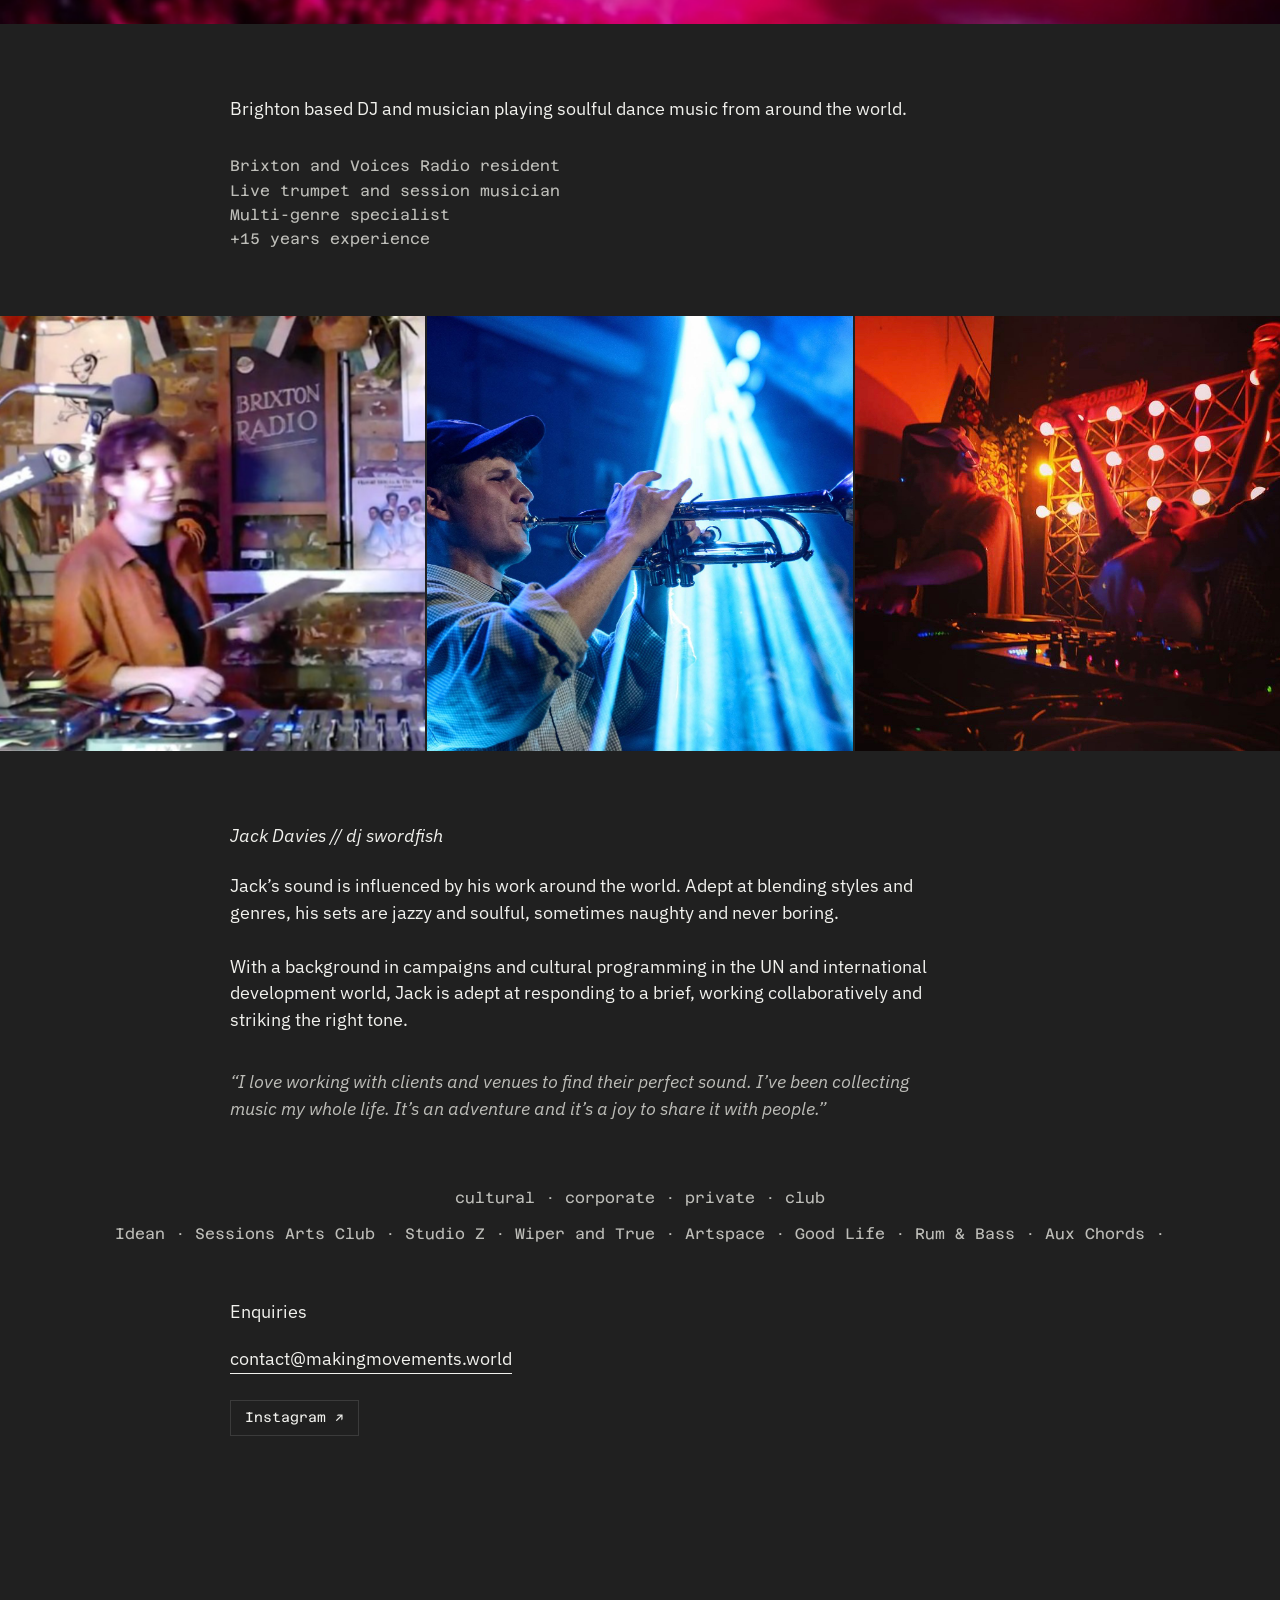
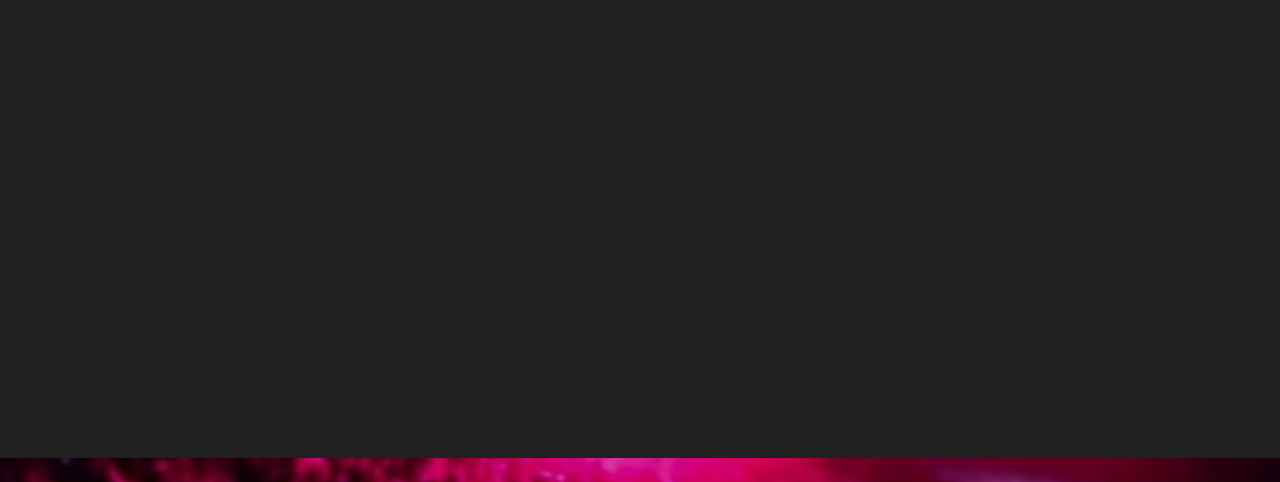
==== dj.swordfish/index.html @ add065e0 "Update index.html" ====
<!DOCTYPE html>
<html lang="en">
<head>
  <meta charset="UTF-8">
  <meta name="viewport" content="width=device-width, initial-scale=1.0">

  <title>dj swordfish</title>
  <meta name="description" content="dj swordfish — Brighton based DJ and musician playing soulful dance music from around the world.">

  <link rel="preconnect" href="https://fonts.googleapis.com">
  <link rel="preconnect" href="https://fonts.gstatic.com" crossorigin>
  <link href="https://fonts.googleapis.com/css2?family=Azeret+Mono:wght@400;500&family=IBM+Plex+Sans:ital,wght@0,400;0,500;1,400&display=swap" rel="stylesheet">

  <style>

    :root {
      --bg: #202020;
      --text: #f1f1ed;
      --muted: #bdbdb8;
      --line: #3b3b3b;
      --content: 820px;
    }

    * {
      box-sizing: border-box;
    }

    body {
      margin: 0;
      background: var(--bg);
      color: var(--text);
      font-family: "IBM Plex Sans", Arial, sans-serif;
      font-size: 18px;
      line-height: 1.5;
    }

    img {
      display: block;
      max-width: 100%;
    }


    /* TOP + BOTTOM BANNERS */

    .hero {
      width: 100%;
      height: 1.6vw;
      min-height: 24px;
      max-height: 40px;
      overflow: hidden;
    }

    .hero img {
      width: 100%;
      height: 100%;
      object-fit: cover;
      object-position: center;
    }


    /* CONTENT */

    main {
      width: min(calc(100% - 40px), var(--content));
      margin: 0 auto;
    }


    /* INTRO */

    .intro {
      padding: 72px 0 24px;
      max-width: 720px;
    }

    .intro-line {
      margin: 0 0 32px;
      font-family: "IBM Plex Sans", Arial, sans-serif;
      font-size: 1.1rem;
      line-height: 1.5;
      font-weight: 400;
      color: var(--text);
    }


    /* CREDENTIALS */

    .credentials {
      margin: 0;
      padding: 0 0 40px;
      font-family: "Azeret Mono", monospace;
      font-size: 0.95rem;
      line-height: 1.6;
      font-weight: 400;
      color: var(--muted);
    }


    /* IMAGE STRIP */

    .image-strip {
      width: 100vw;
      margin-left: calc(50% - 50vw);
      display: grid;
      grid-template-columns: repeat(3, 1fr);
      gap: 2px;
    }

    .image-strip img {
      width: 100%;
      height: 34vw;
      max-height: 520px;
      min-height: 260px;
      object-fit: cover;
    }


    /* NAME */

    .bio {
      padding: 72px 0 24px;
      max-width: 720px;
      font-family: "IBM Plex Sans", Arial, sans-serif;
      font-size: 1.1rem;
      line-height: 1.5;
      font-weight: 400;
      color: var(--text);
    }


    /* INTRODUCTORY BIO */

    .intro-bio {
      padding: 0 0 36px;
      max-width: 720px;
      font-family: "IBM Plex Sans", Arial, sans-serif;
      font-size: 1.1rem;
      line-height: 1.5;
      font-weight: 400;
      color: var(--text);
    }

    .intro-bio p {
      margin: 0 0 28px;
    }

    .intro-bio p:last-child {
      margin-bottom: 0;
    }


    /* QUOTE */

    .quote {
      padding: 0 0 64px;
      max-width: 720px;
      font-family: "IBM Plex Sans", Arial, sans-serif;
      font-size: 1.1rem;
      line-height: 1.5;
      font-weight: 400;
      font-style: italic;
      color: var(--muted);
    }


    /* CLIENTS + EVENT TYPES */

    .client-info {
      width: 100vw;
      margin-left: calc(50% - 50vw);
      text-align: center;
      font-family: "Azeret Mono", monospace;
      font-size: 0.95rem;
      line-height: 1.6;
      font-weight: 400;
      color: var(--muted);
    }

    .event-types {
      padding: 0 20px 12px;
      white-space: nowrap;
      overflow: hidden;
    }

    .clients {
      padding: 0 20px 52px;
      white-space: nowrap;
      overflow: hidden;
    }


    /* ENQUIRIES */

    .enquiries {
      padding: 0 0 72px;
    }

    .enquiries-title {
      margin: 0 0 20px;
      font-family: "IBM Plex Sans", Arial, sans-serif;
      font-size: 1.1rem;
      line-height: 1.5;
      font-weight: 400;
      color: var(--text);
    }

    .email {
      color: var(--text);
      text-decoration: none;
      font-family: "IBM Plex Sans", Arial, sans-serif;
      font-size: 1.1rem;
      line-height: 1.5;
      font-weight: 400;
      border-bottom: 1px solid var(--text);
      padding-bottom: 3px;
    }

    .email:hover {
      opacity: 0.65;
    }


    /* INSTAGRAM */

    .instagram {
      display: inline-block;
      margin-top: 28px;
      color: var(--text);
      text-decoration: none;
      font-family: "Azeret Mono", monospace;
      font-size: 0.85rem;
      line-height: 1;
      border: 1px solid var(--line);
      padding: 10px 14px;
    }

    .instagram:hover {
      opacity: 0.65;
    }


    /* SOUNDCLOUD */

    .listen {
      padding: 0 0 100px;
    }

    .soundcloud {
      width: 100%;
      min-height: 450px;
      border: 0;
      display: block;
    }


    /* MOBILE */

    @media (max-width: 700px) {

      body {
        font-size: 16px;
      }

      main {
        width: min(calc(100% - 28px), var(--content));
      }

      .hero {
        height: 1.8vw;
        min-height: 18px;
        max-height: 28px;
      }

      .intro {
        padding: 52px 0 20px;
      }

      .intro-line {
        font-size: 1.05rem;
        line-height: 1.5;
        margin-bottom: 28px;
      }

      .credentials {
        padding-bottom: 40px;
        font-size: 0.88rem;
        line-height: 1.6;
      }

      .image-strip {
        grid-template-columns: 1fr 1fr 1fr;
        gap: 1px;
      }

      .image-strip img {
        height: 52vw;
        min-height: 190px;
      }

      .bio {
        padding: 52px 0 20px;
        font-size: 1.05rem;
      }

      .intro-bio {
        padding-bottom: 30px;
        font-size: 1.05rem;
      }

      .quote {
        padding-bottom: 46px;
        font-size: 1.05rem;
        line-height: 1.5;
      }

      .client-info {
        font-size: 0.78rem;
      }

      .event-types {
        padding: 0 14px 10px;
      }

      .clients {
        padding: 0 14px 42px;
      }

      .enquiries {
        padding-bottom: 56px;
      }

      .enquiries-title,
      .email {
        font-size: 1.05rem;
      }

      .instagram {
        font-size: 0.75rem;
      }

      .listen {
        padding-bottom: 70px;
      }

      .soundcloud {
        min-height: 450px;
      }
    }

  </style>
</head>


<body>


  <!-- TOP BANNER -->

  <header class="hero">
    <img src="hero.jpg" alt="dj swordfish performing">
  </header>


  <main>


    <!-- INTRO -->

    <section class="intro">

      <p class="intro-line">
        Brighton based DJ and musician playing soulful dance music from around the world.
      </p>

      <p class="credentials">
        Brixton and Voices Radio resident<br>
        Live trumpet and session musician<br>
        Multi-genre specialist<br>
        +15 years experience
      </p>

    </section>


  </main>


  <!-- IMAGES -->

  <div class="image-strip">

    <img src="radio.jpg" alt="dj swordfish at Brixton Radio">

    <img src="trumpet.jpg" alt="dj swordfish playing trumpet">

    <img src="dj-red.jpg" alt="dj swordfish performing">

  </div>


  <main>


    <!-- NAME -->

    <div class="bio">
      <em>Jack Davies // dj swordfish</em>
    </div>


    <!-- BIO -->

    <div class="intro-bio">

      <p>
        Jack’s sound is influenced by his work around the world. Adept at blending styles and genres, his sets are jazzy and soulful, sometimes naughty and never boring.
      </p>

      <p>
        With a background in campaigns and cultural programming in the UN and international development world, Jack is adept at responding to a brief, working collaboratively and striking the right tone.
      </p>

    </div>


    <!-- QUOTE -->

    <div class="quote">
      “I love working with clients and venues to find their perfect sound. I’ve been collecting music my whole life. It’s an adventure and it’s a joy to share it with people.”
    </div>


  </main>


  <!-- EVENT TYPES + CLIENTS -->

  <div class="client-info">

    <div class="event-types">
      cultural · corporate · private · club
    </div>

    <div class="clients">
      Idean · Sessions Arts Club · Studio Z · Wiper and True · Artspace · Good Life · Rum &amp; Bass · Aux Chords ·
    </div>

  </div>


  <main>


    <!-- ENQUIRIES -->

    <section class="enquiries">

      <p class="enquiries-title">
        Enquiries
      </p>

      <a
        class="email"
        href="mailto:contact@makingmovements.world">
        contact@makingmovements.world
      </a>

      <br>

      <a
        class="instagram"
        href="https://www.instagram.com/dj.swordfish/"
        target="_blank"
        rel="noopener noreferrer">
        Instagram ↗
      </a>

    </section>


    <!-- SOUNDCLOUD -->

    <section class="listen">

      <iframe
        class="soundcloud"
        scrolling="no"
        frameborder="no"
        allow="autoplay"
        title="dj swordfish mixes on SoundCloud"
        src="https://w.soundcloud.com/player/?url=https%3A//soundcloud.com/dj-swordfish/sets/mixes&amp;color=%23f1f1ed&amp;auto_play=false&amp;hide_related=true&amp;show_comments=false&amp;show_user=true&amp;show_reposts=false&amp;show_teaser=false">
      </iframe>

    </section>


  </main>


  <!-- BOTTOM BANNER -->

  <footer class="hero">
    <img src="hero.jpg" alt="">
  </footer>


</body>
</html>
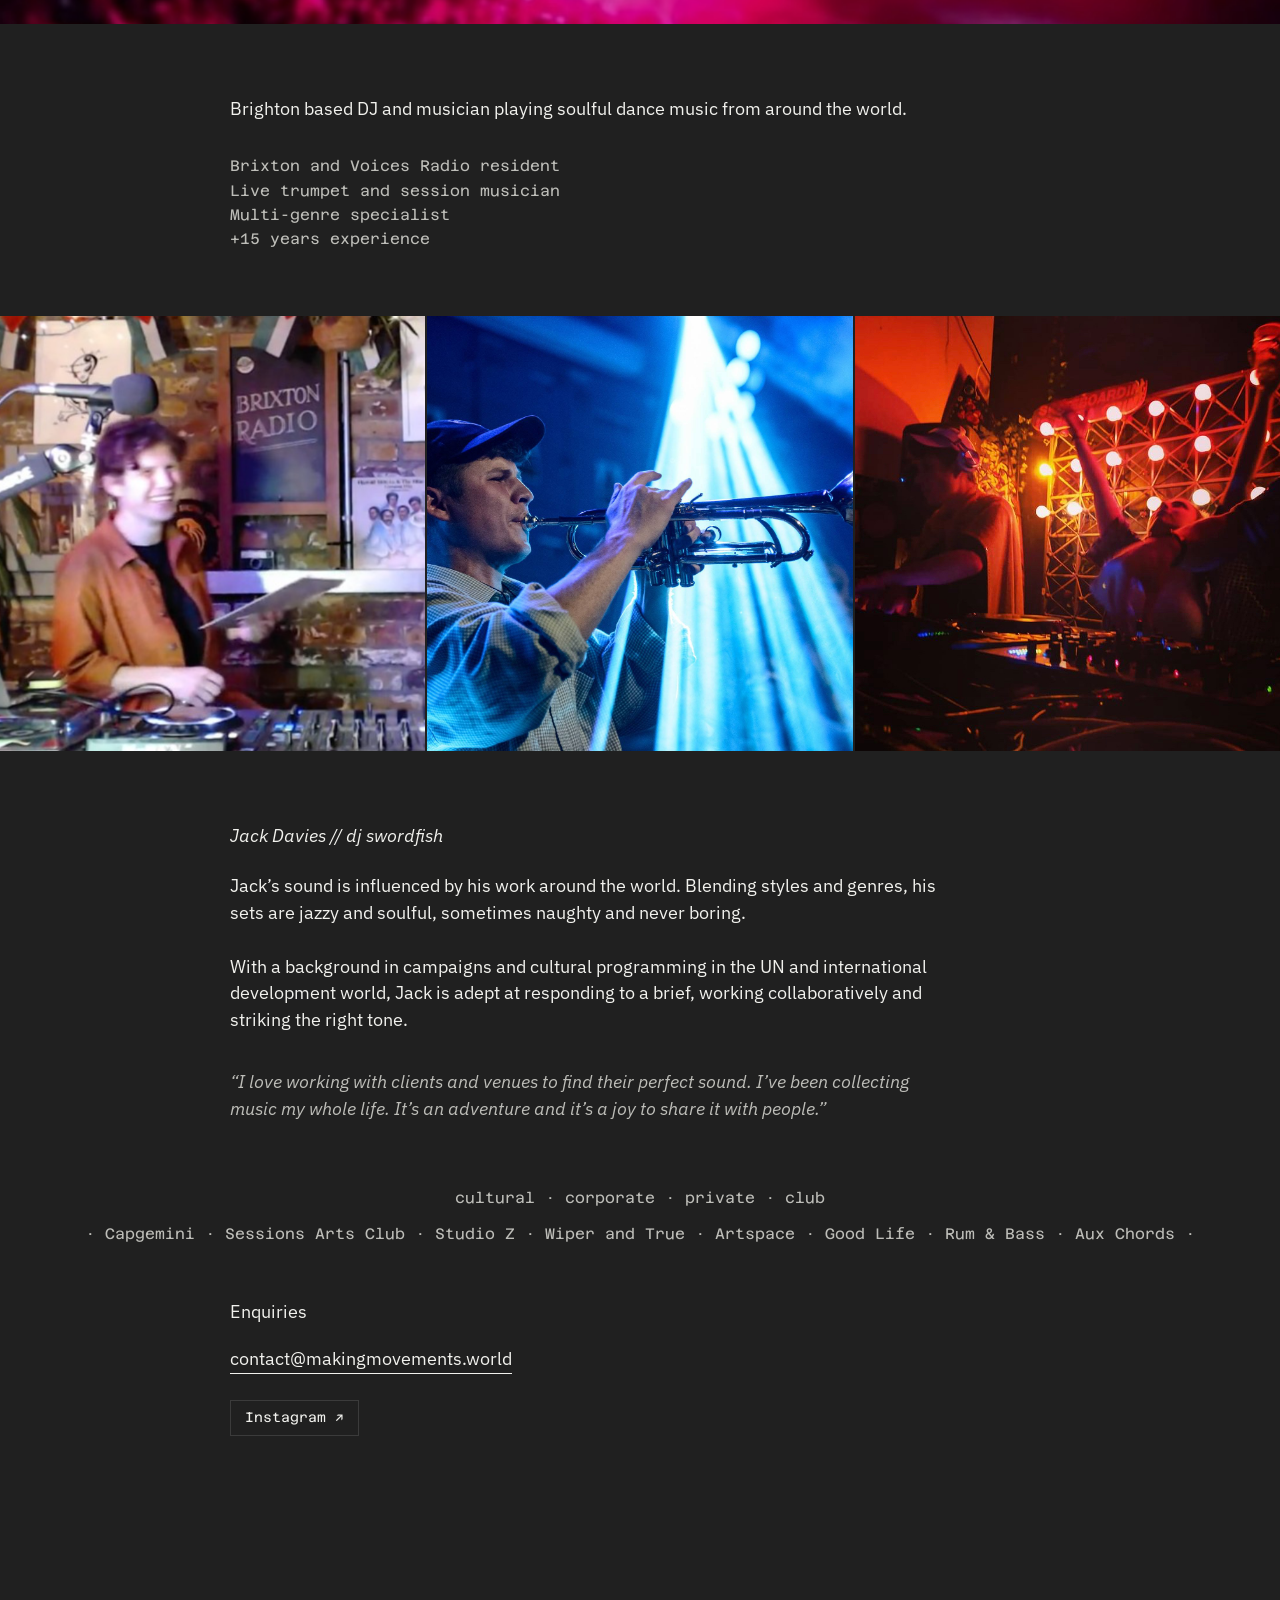
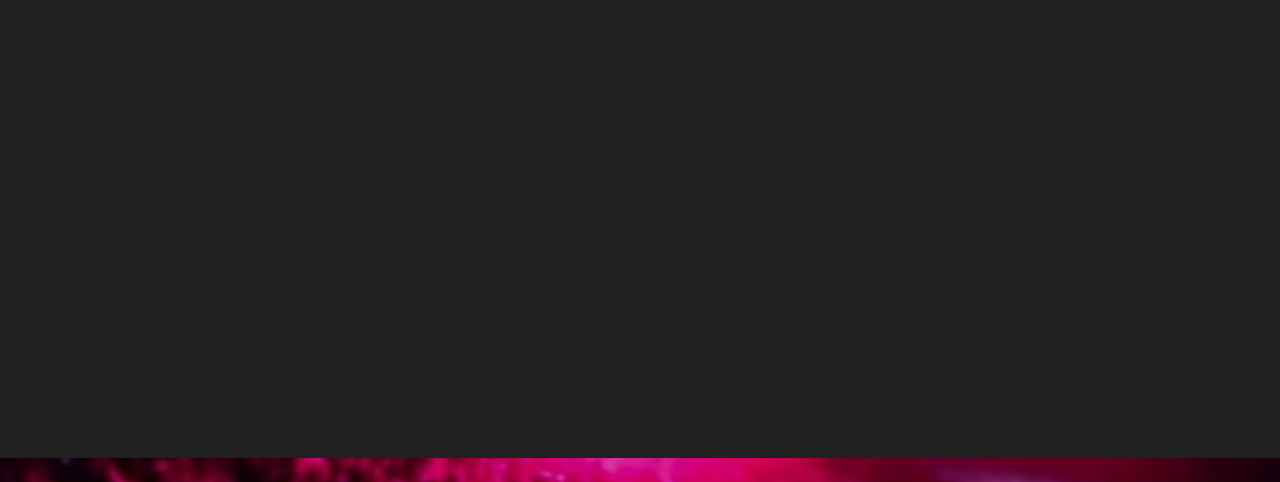
==== commit eda7907b: "Update index.html" ====
--- a/dj.swordfish/index.html
+++ b/dj.swordfish/index.html
@@ -413,7 +413,7 @@
     <div class="intro-bio">
 
       <p>
-        Jack’s sound is influenced by his work around the world. Adept at blending styles and genres, his sets are jazzy and soulful, sometimes naughty and never boring.
+        Jack’s sound is influenced by his work around the world. Blending styles and genres, his sets are jazzy and soulful, sometimes naughty and never boring.
       </p>
 
       <p>
@@ -442,7 +442,7 @@
     </div>
 
     <div class="clients">
-      Idean · Sessions Arts Club · Studio Z · Wiper and True · Artspace · Good Life · Rum &amp; Bass · Aux Chords ·
+      · Capgemini · Sessions Arts Club · Studio Z · Wiper and True · Artspace · Good Life · Rum &amp; Bass · Aux Chords ·
     </div>
 
   </div>
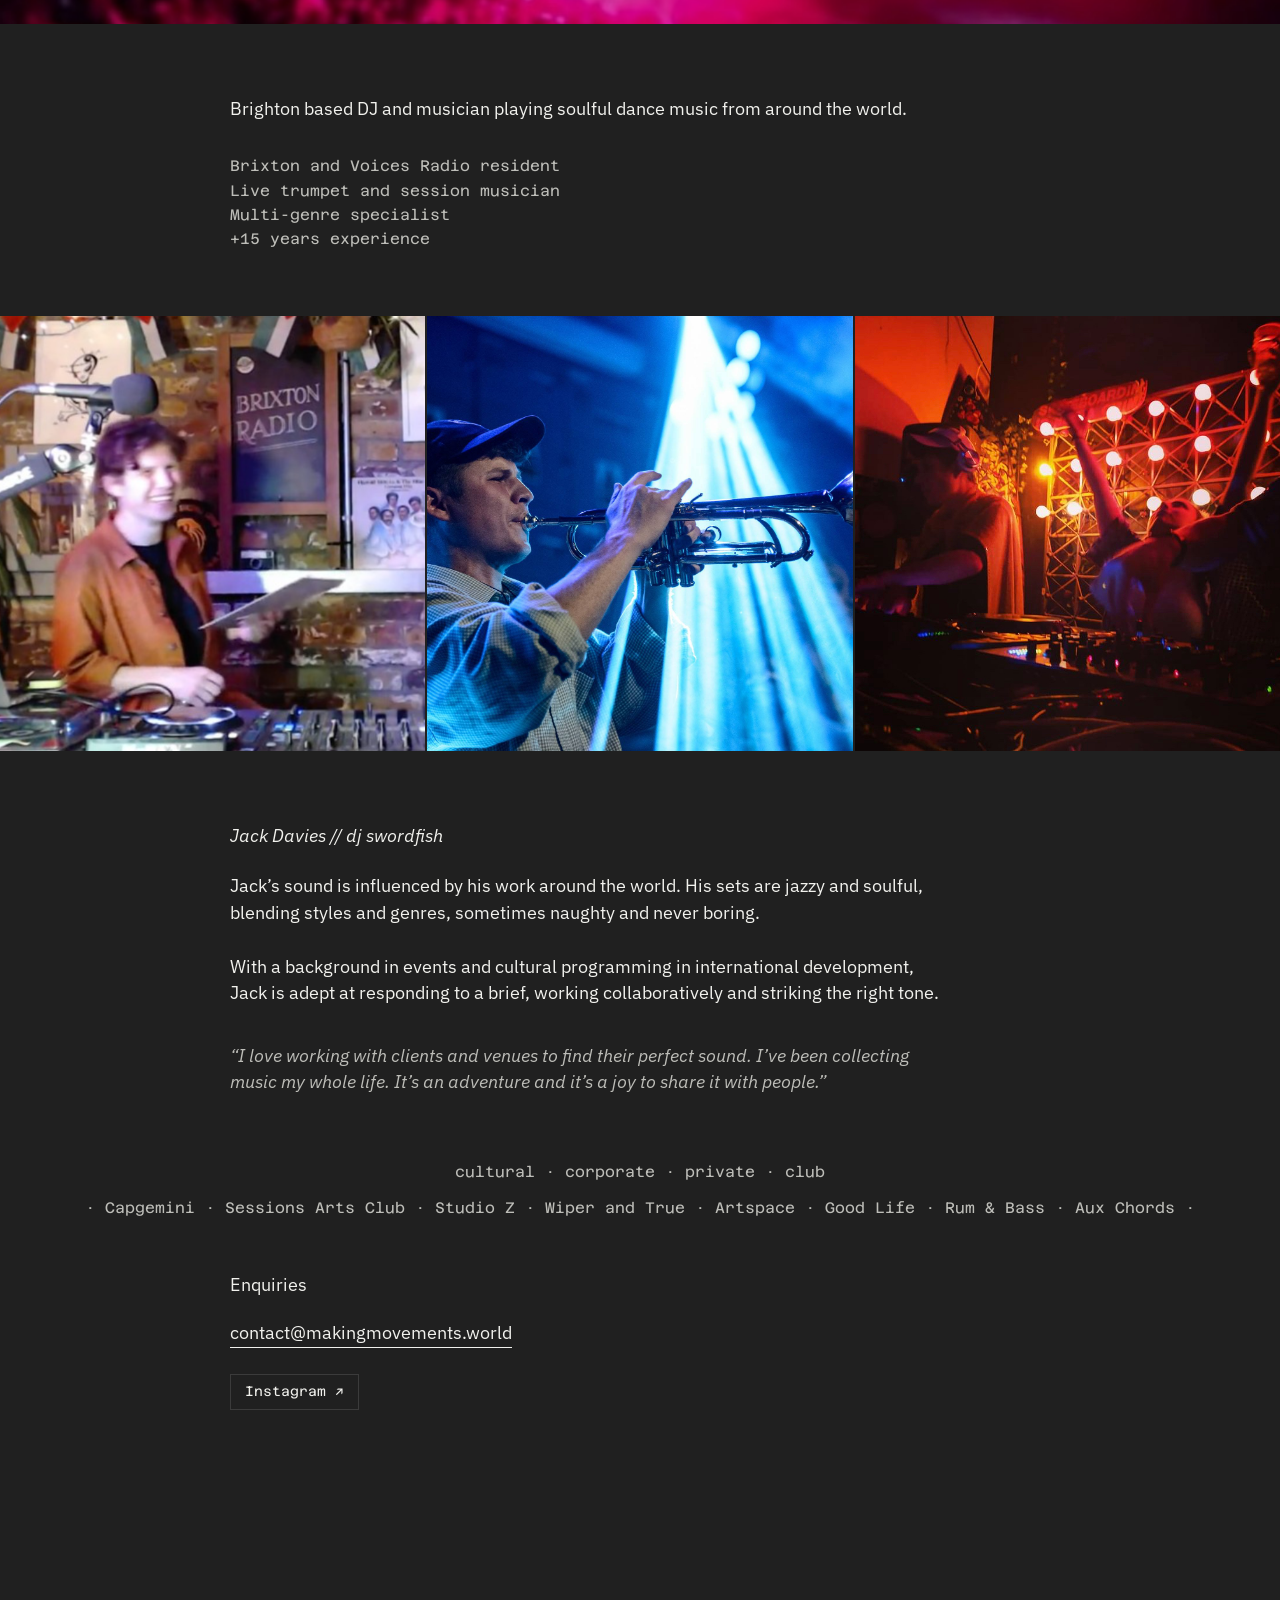
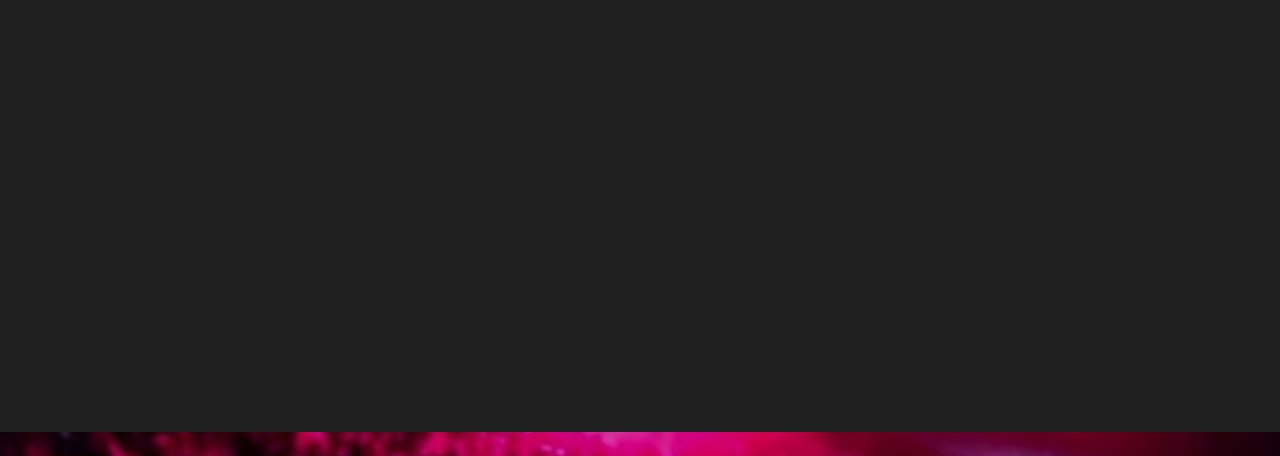
==== commit 6512b5b8: "Update index.html" ====
--- a/dj.swordfish/index.html
+++ b/dj.swordfish/index.html
@@ -413,11 +413,11 @@
     <div class="intro-bio">
 
       <p>
-        Jack’s sound is influenced by his work around the world. Blending styles and genres, his sets are jazzy and soulful, sometimes naughty and never boring.
+        Jack’s sound is influenced by his work around the world. His sets are jazzy and soulful, blending styles and genres, sometimes naughty and never boring.
       </p>
 
       <p>
-        With a background in campaigns and cultural programming in the UN and international development world, Jack is adept at responding to a brief, working collaboratively and striking the right tone.
+        With a background in events and cultural programming in international development, Jack is adept at responding to a brief, working collaboratively and striking the right tone.
       </p>
 
     </div>
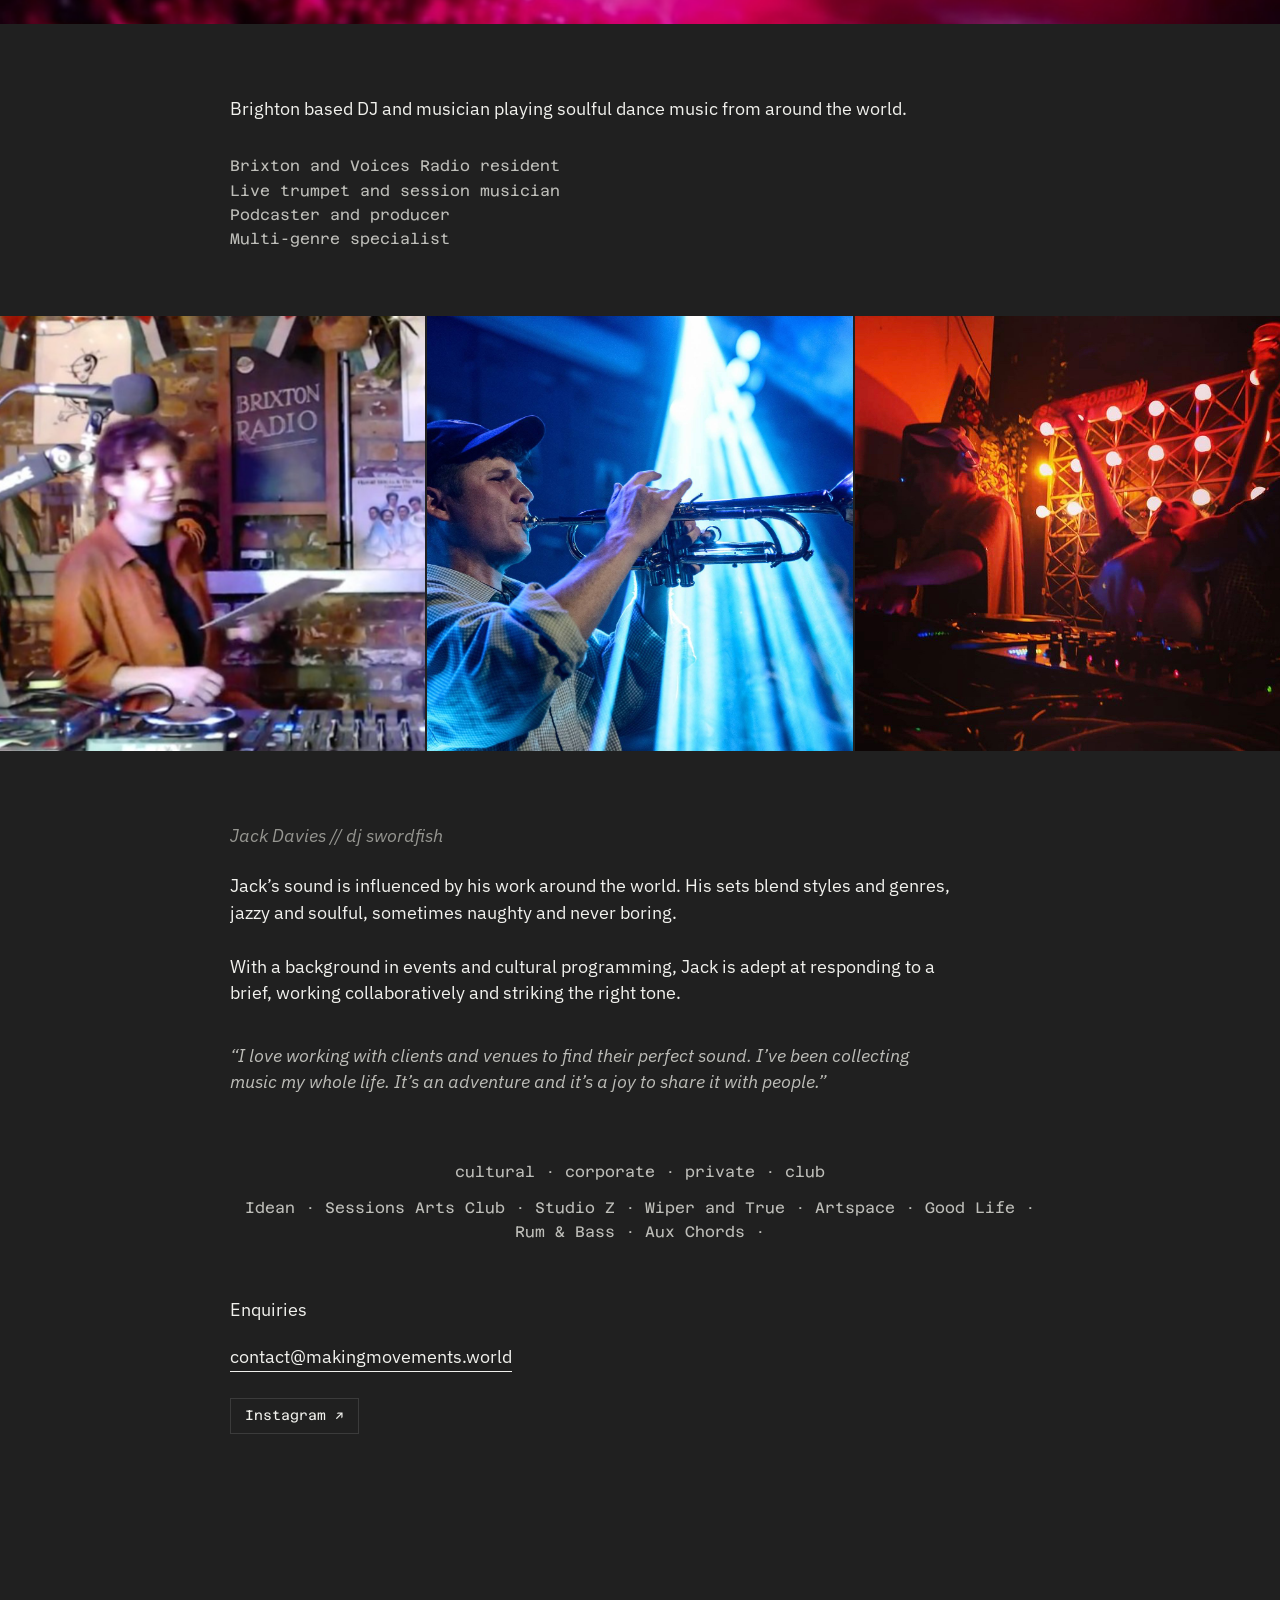
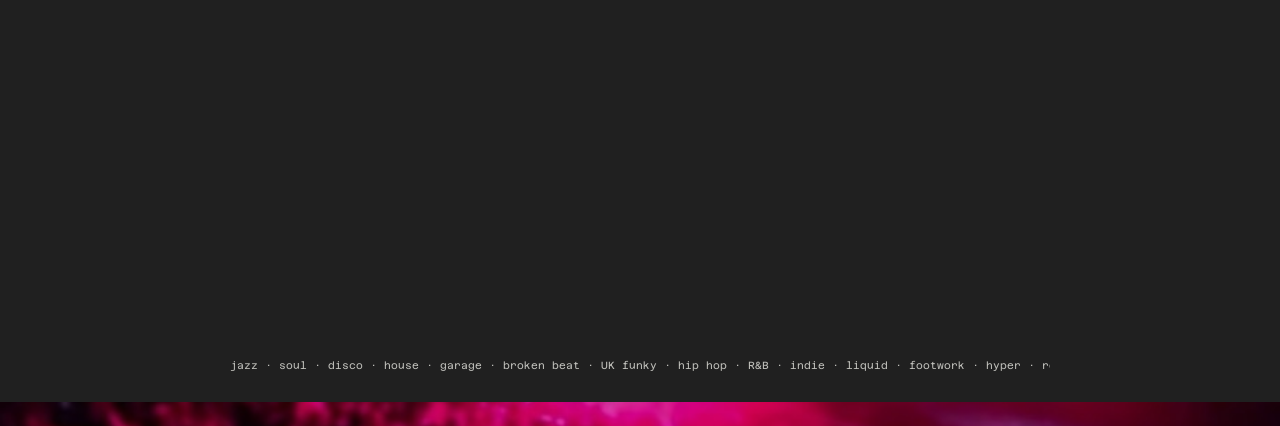
==== commit 72838b17: "Update index.html" ====
--- a/dj.swordfish/index.html
+++ b/dj.swordfish/index.html
@@ -127,6 +127,11 @@
       color: var(--text);
     }
 
+    .bio em {
+      color: #969691;
+      font-style: italic;
+    }
+
 
     /* INTRODUCTORY BIO */
 
@@ -166,8 +171,8 @@
     /* CLIENTS + EVENT TYPES */
 
     .client-info {
-      width: 100vw;
-      margin-left: calc(50% - 50vw);
+      width: min(calc(100% - 40px), var(--content));
+      margin: 0 auto;
       text-align: center;
       font-family: "Azeret Mono", monospace;
       font-size: 0.95rem;
@@ -177,15 +182,15 @@
     }
 
     .event-types {
-      padding: 0 20px 12px;
-      white-space: nowrap;
-      overflow: hidden;
+      padding: 0 0 12px;
+      white-space: normal;
     }
 
     .clients {
-      padding: 0 20px 52px;
-      white-space: nowrap;
-      overflow: hidden;
+      padding: 0 0 52px;
+      white-space: normal;
+      overflow-wrap: break-word;
+      word-wrap: break-word;
     }
 
 
@@ -242,7 +247,7 @@
     /* SOUNDCLOUD */
 
     .listen {
-      padding: 0 0 100px;
+      padding: 0;
     }
 
     .soundcloud {
@@ -253,6 +258,27 @@
     }
 
 
+    /* GENRE TICKER */
+
+    .ticker {
+      width: 100%;
+      overflow: hidden;
+      white-space: nowrap;
+      background: var(--bg);
+      color: var(--muted);
+      font-family: "Azeret Mono", monospace;
+      font-size: 0.65rem;
+      line-height: 1.2;
+      padding: 3px 0;
+      margin: 0 0 28px;
+    }
+
+    .ticker-track {
+      display: inline-block;
+      white-space: nowrap;
+    }
+
+
     /* MOBILE */
 
     @media (max-width: 700px) {
@@ -314,15 +340,16 @@
       }
 
       .client-info {
+        width: min(calc(100% - 28px), var(--content));
         font-size: 0.78rem;
       }
 
       .event-types {
-        padding: 0 14px 10px;
+        padding-bottom: 10px;
       }
 
       .clients {
-        padding: 0 14px 42px;
+        padding-bottom: 42px;
       }
 
       .enquiries {
@@ -339,12 +366,19 @@
       }
 
       .listen {
-        padding-bottom: 70px;
+        padding-bottom: 0;
       }
 
       .soundcloud {
         min-height: 450px;
       }
+
+      .ticker {
+        font-size: 0.58rem;
+        padding: 3px 0;
+        margin-bottom: 22px;
+      }
+
     }
 
   </style>
@@ -375,8 +409,8 @@
       <p class="credentials">
         Brixton and Voices Radio resident<br>
         Live trumpet and session musician<br>
-        Multi-genre specialist<br>
-        +15 years experience
+        Podcaster and producer<br>
+        Multi-genre specialist
       </p>
 
     </section>
@@ -413,11 +447,11 @@
     <div class="intro-bio">
 
       <p>
-        Jack’s sound is influenced by his work around the world. His sets are jazzy and soulful, blending styles and genres, sometimes naughty and never boring.
+        Jack’s sound is influenced by his work around the world. His sets blend styles and genres, jazzy and soulful, sometimes naughty and never boring.
       </p>
 
       <p>
-        With a background in events and cultural programming in international development, Jack is adept at responding to a brief, working collaboratively and striking the right tone.
+        With a background in events and cultural programming, Jack is adept at responding to a brief, working collaboratively and striking the right tone.
       </p>
 
     </div>
@@ -442,7 +476,7 @@
     </div>
 
     <div class="clients">
-      · Capgemini · Sessions Arts Club · Studio Z · Wiper and True · Artspace · Good Life · Rum &amp; Bass · Aux Chords ·
+      Idean · Sessions Arts Club · Studio Z · Wiper and True · Artspace · Good Life · Rum &amp; Bass · Aux Chords ·
     </div>
 
   </div>
@@ -494,6 +528,15 @@
     </section>
 
 
+    <!-- GENRE TICKER -->
+
+    <div class="ticker">
+      <div class="ticker-track">
+        jazz · soul · disco · house · garage · broken beat · UK funky · hip hop · R&amp;B · indie · liquid · footwork · hyper · roots · rave · afro · latin · desi · arab
+      </div>
+    </div>
+
+
   </main>
 
 
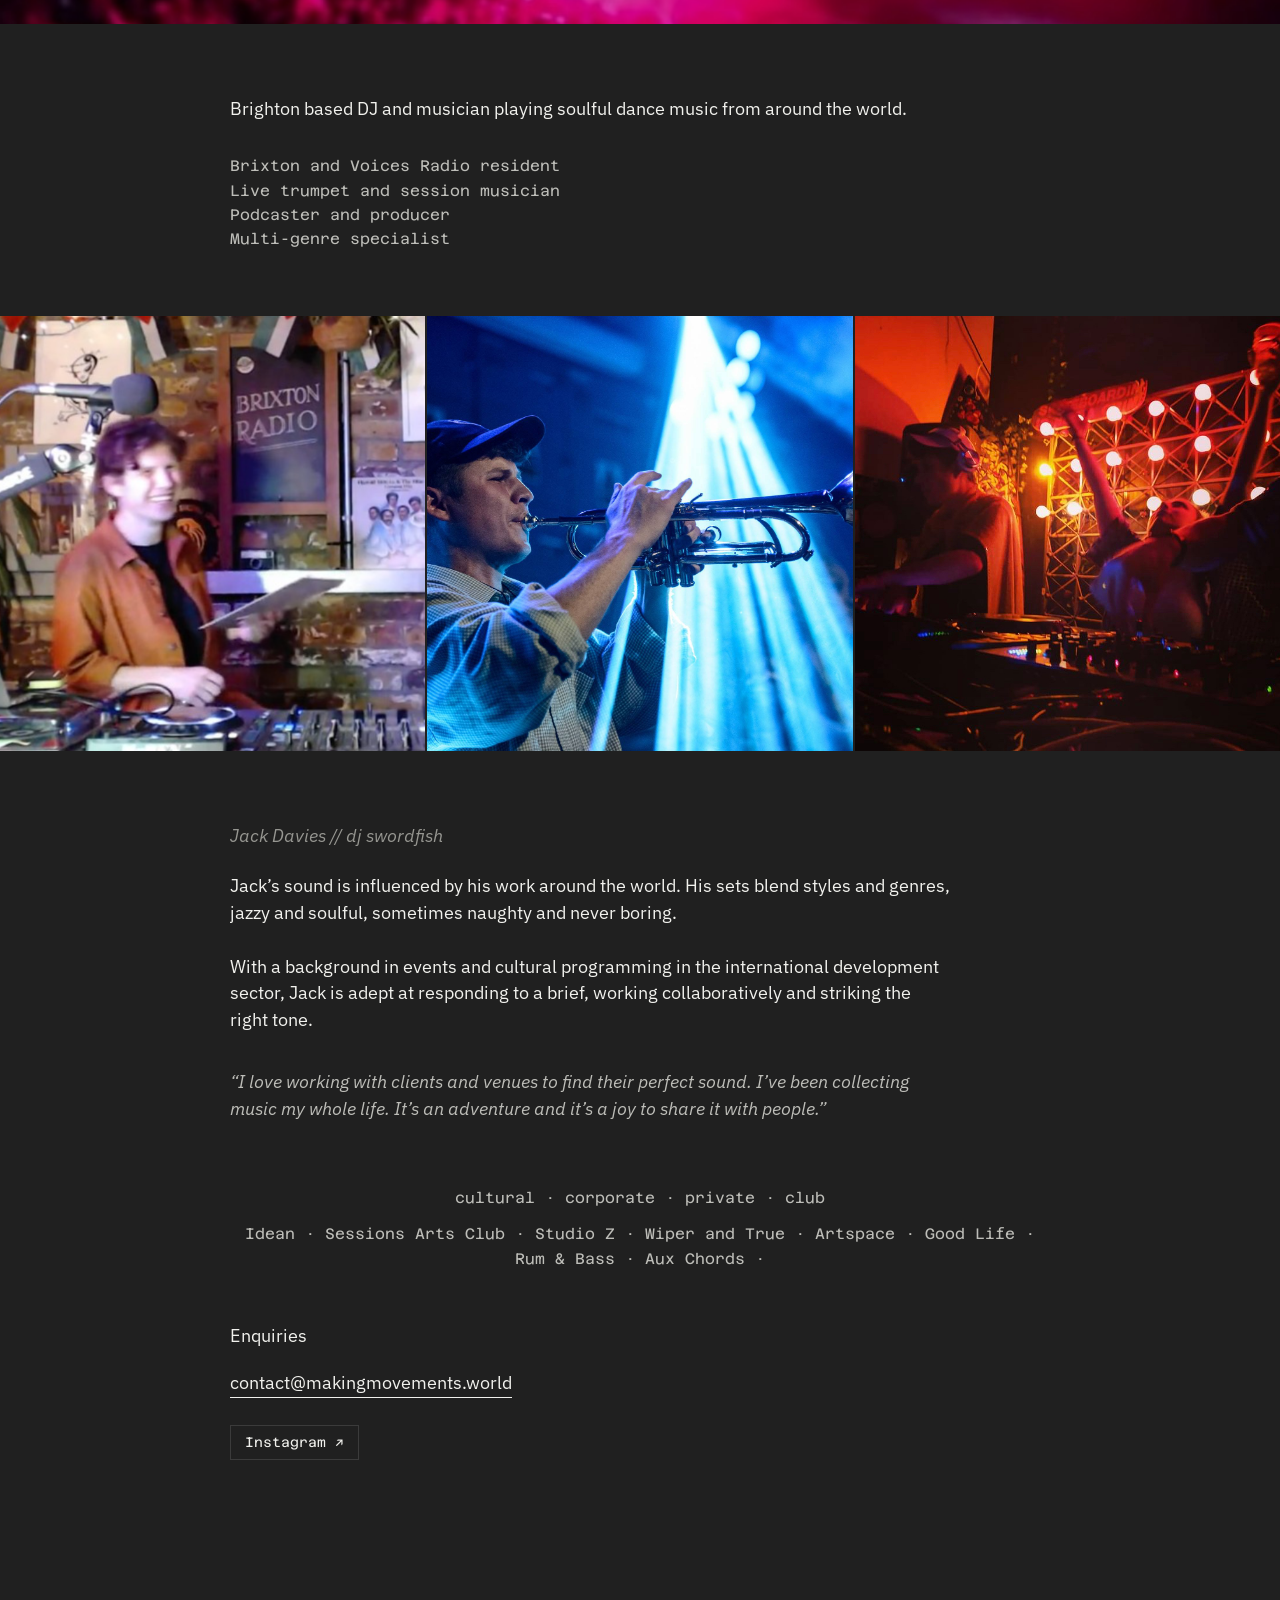
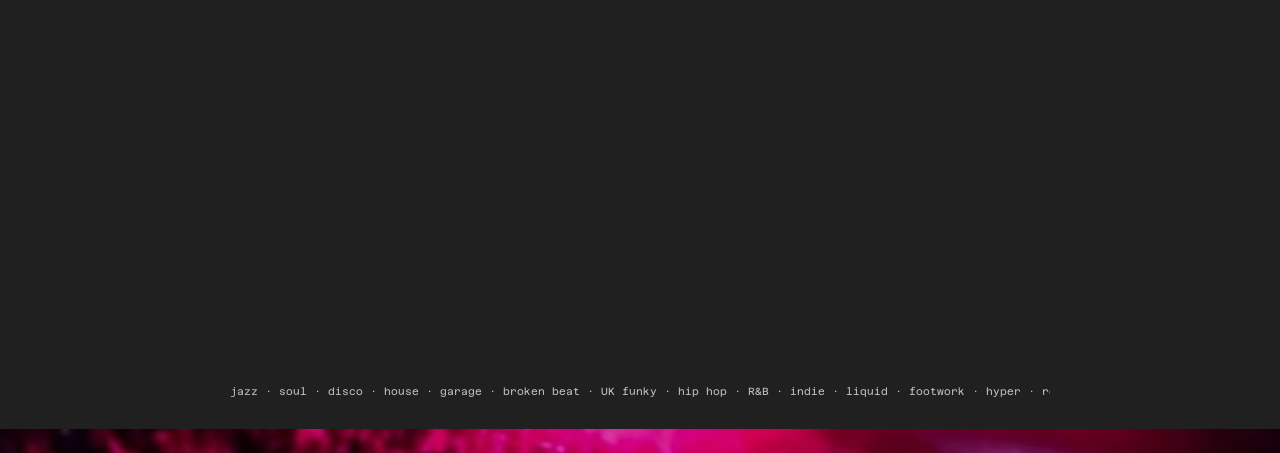
==== commit 5075683d: "Update index.html" ====
--- a/dj.swordfish/index.html
+++ b/dj.swordfish/index.html
@@ -451,7 +451,7 @@
       </p>
 
       <p>
-        With a background in events and cultural programming, Jack is adept at responding to a brief, working collaboratively and striking the right tone.
+        With a background in events and cultural programming in the international development sector, Jack is adept at responding to a brief, working collaboratively and striking the right tone.
       </p>
 
     </div>
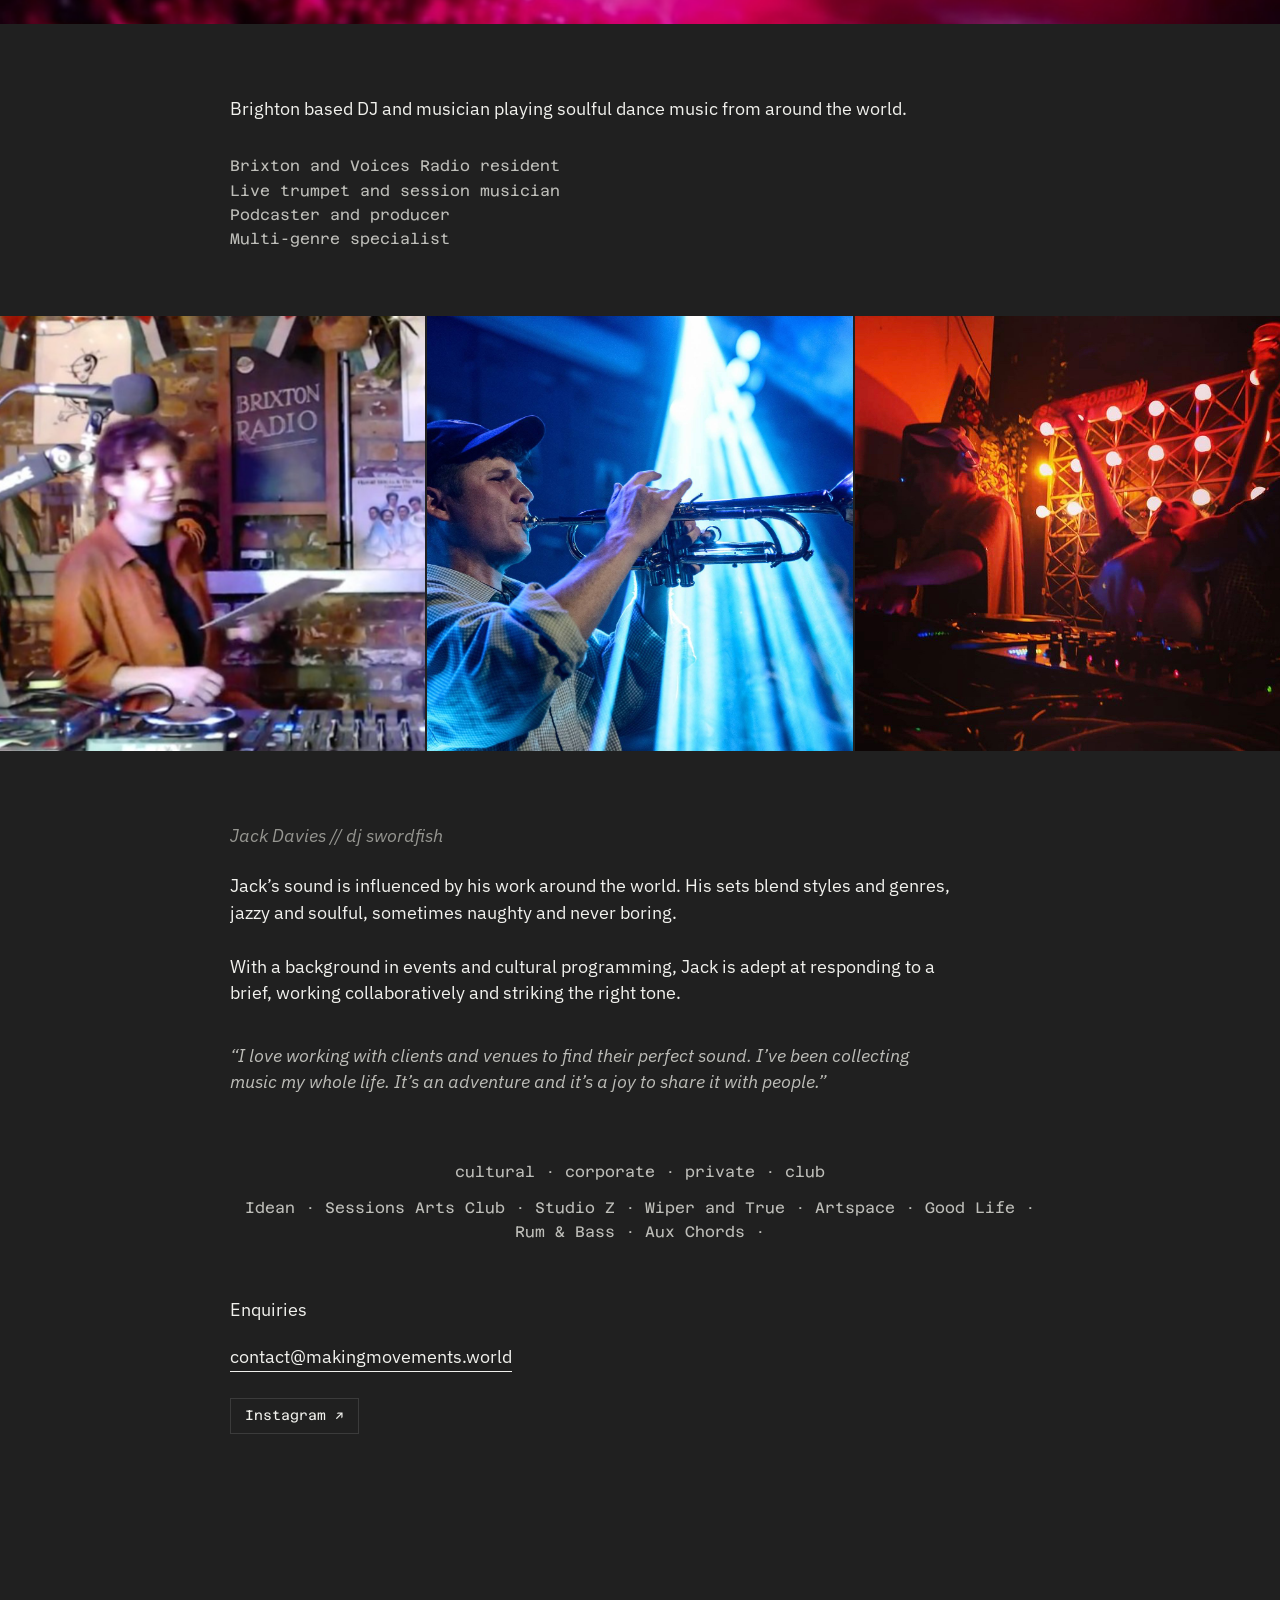
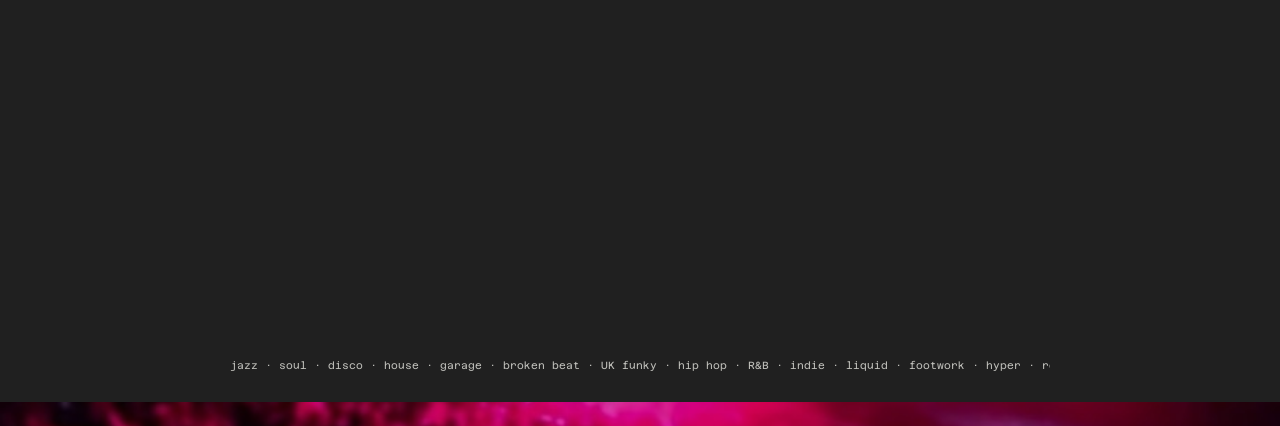
==== commit 765aae21: "Update index.html" ====
--- a/dj.swordfish/index.html
+++ b/dj.swordfish/index.html
@@ -274,8 +274,25 @@
     }
 
     .ticker-track {
+      display: flex;
+      width: max-content;
+      white-space: nowrap;
+      animation: ticker-scroll 35s linear infinite;
+    }
+
+    .ticker-content {
       display: inline-block;
-      white-space: nowrap;
+      padding-right: 4rem;
+    }
+
+    @keyframes ticker-scroll {
+      from {
+        transform: translateX(0);
+      }
+
+      to {
+        transform: translateX(-50%);
+      }
     }
 
 
@@ -451,7 +468,7 @@
       </p>
 
       <p>
-        With a background in events and cultural programming in the international development sector, Jack is adept at responding to a brief, working collaboratively and striking the right tone.
+        With a background in events and cultural programming, Jack is adept at responding to a brief, working collaboratively and striking the right tone.
       </p>
 
     </div>
@@ -531,9 +548,19 @@
     <!-- GENRE TICKER -->
 
     <div class="ticker">
+
       <div class="ticker-track">
-        jazz · soul · disco · house · garage · broken beat · UK funky · hip hop · R&amp;B · indie · liquid · footwork · hyper · roots · rave · afro · latin · desi · arab
+
+        <div class="ticker-content">
+          jazz · soul · disco · house · garage · broken beat · UK funky · hip hop · R&amp;B · indie · liquid · footwork · hyper · roots · rave · afro · latin · desi · arab ·
+        </div>
+
+        <div class="ticker-content">
+          jazz · soul · disco · house · garage · broken beat · UK funky · hip hop · R&amp;B · indie · liquid · footwork · hyper · roots · rave · afro · latin · desi · arab ·
+        </div>
+
       </div>
+
     </div>
 
 
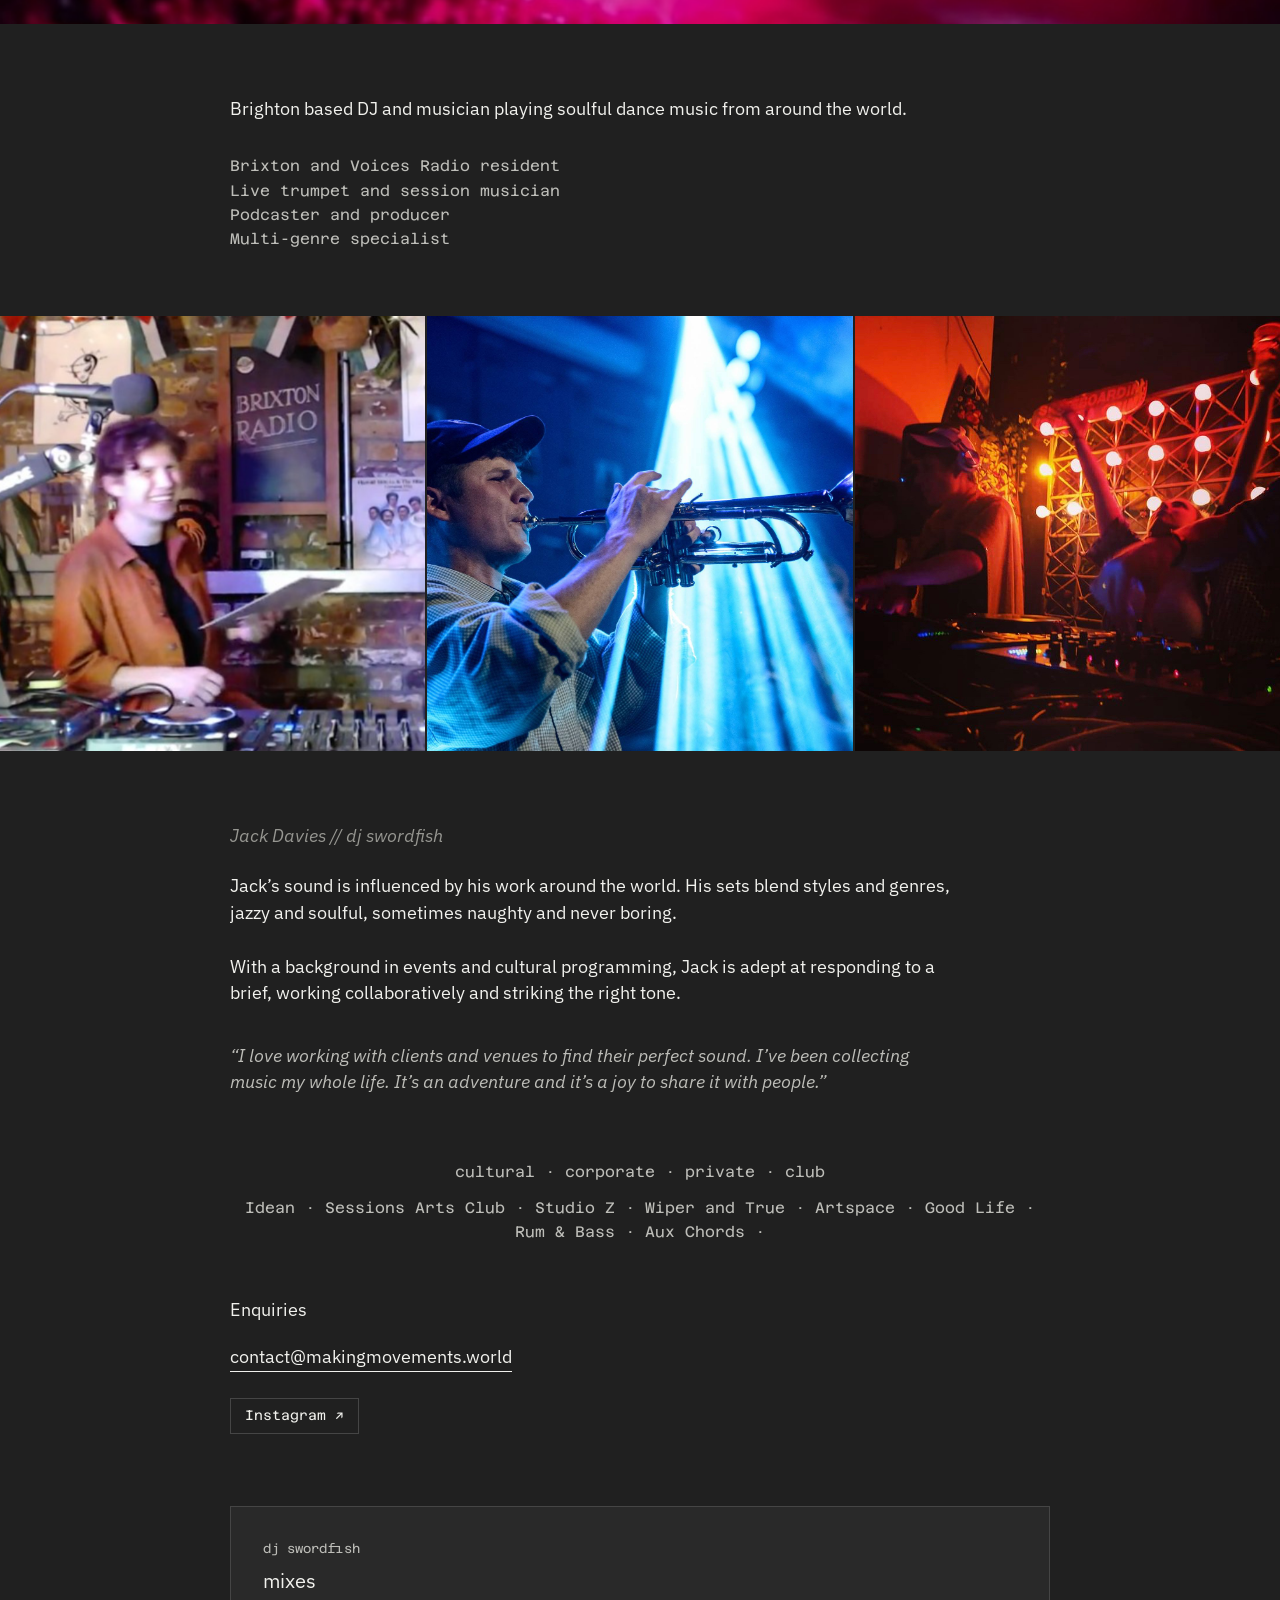
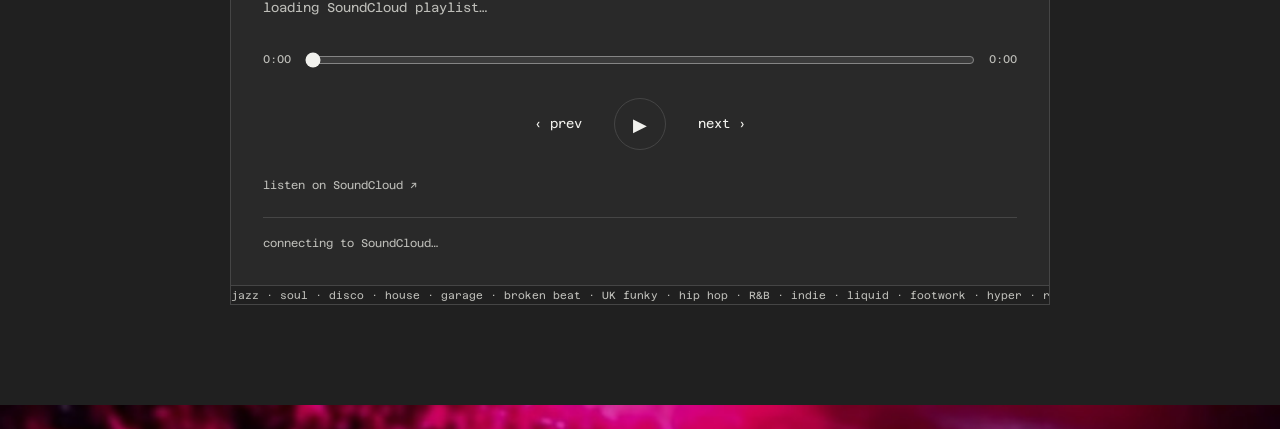
==== commit beb8c250: "Update index.html" ====
--- a/dj.swordfish/index.html
+++ b/dj.swordfish/index.html
@@ -15,9 +15,11 @@
 
     :root {
       --bg: #202020;
+      --panel: #292929;
       --text: #f1f1ed;
       --muted: #bdbdb8;
-      --line: #3b3b3b;
+      --name: #969691;
+      --line: #454545;
       --content: 820px;
     }
 
@@ -128,7 +130,7 @@
     }
 
     .bio em {
-      color: #969691;
+      color: var(--name);
       font-style: italic;
     }
 
@@ -244,17 +246,126 @@
     }
 
 
-    /* SOUNDCLOUD */
+    /* CUSTOM SOUNDCLOUD PLAYER */
 
     .listen {
-      padding: 0;
-    }
-
-    .soundcloud {
       width: 100%;
-      min-height: 450px;
+      padding: 0 0 100px;
+    }
+
+    .player {
+      width: 100%;
+      background: var(--panel);
+      border: 1px solid var(--line);
+      padding: 32px;
+    }
+
+    .eyebrow {
+      font-family: "Azeret Mono", monospace;
+      font-size: 0.8rem;
+      color: var(--muted);
+      margin-bottom: 10px;
+    }
+
+    .player-title {
+      font-family: "IBM Plex Sans", Arial, sans-serif;
+      font-size: 1.25rem;
+      line-height: 1.3;
+      color: var(--text);
+      margin-bottom: 4px;
+    }
+
+    .track {
+      font-family: "Azeret Mono", monospace;
+      font-size: 0.8rem;
+      line-height: 1.5;
+      color: var(--muted);
+      min-height: 24px;
+      margin-bottom: 28px;
+    }
+
+    .progress-wrap {
+      display: flex;
+      align-items: center;
+      gap: 12px;
+      font-family: "Azeret Mono", monospace;
+      font-size: 0.7rem;
+      color: var(--muted);
+    }
+
+    input[type="range"] {
+      flex: 1;
+      accent-color: var(--text);
+      cursor: pointer;
+    }
+
+    .controls {
+      display: flex;
+      align-items: center;
+      justify-content: center;
+      gap: 24px;
+      margin: 28px 0;
+    }
+
+    button {
+      appearance: none;
       border: 0;
+      background: transparent;
+      color: var(--text);
+      cursor: pointer;
+      font: inherit;
+      padding: 8px;
+    }
+
+    button:hover {
+      opacity: 0.65;
+    }
+
+    .play {
+      width: 52px;
+      height: 52px;
+      border: 1px solid var(--line);
+      border-radius: 50%;
+      font-size: 18px;
+    }
+
+    .secondary {
+      font-family: "Azeret Mono", monospace;
+      font-size: 0.8rem;
+    }
+
+    .soundcloud-link {
       display: block;
+      margin-top: 24px;
+      color: var(--muted);
+      font-family: "Azeret Mono", monospace;
+      font-size: 0.7rem;
+      text-decoration: none;
+    }
+
+    .soundcloud-link:hover {
+      color: var(--text);
+    }
+
+    .status {
+      margin-top: 22px;
+      padding-top: 18px;
+      border-top: 1px solid var(--line);
+      font-family: "Azeret Mono", monospace;
+      font-size: 0.7rem;
+      color: var(--muted);
+    }
+
+
+    /* HIDDEN SOUNDCLOUD WIDGET */
+
+    #soundcloud-widget {
+      position: absolute;
+      width: 1px;
+      height: 1px;
+      opacity: 0;
+      pointer-events: none;
+      left: -9999px;
     }
 
 
@@ -270,7 +381,10 @@
       font-size: 0.65rem;
       line-height: 1.2;
       padding: 3px 0;
-      margin: 0 0 28px;
+      margin: 0;
+      border-left: 1px solid var(--line);
+      border-right: 1px solid var(--line);
+      border-bottom: 1px solid var(--line);
     }
 
     .ticker-track {
@@ -383,17 +497,16 @@
       }
 
       .listen {
-        padding-bottom: 0;
-      }
-
-      .soundcloud {
-        min-height: 450px;
+        padding-bottom: 70px;
+      }
+
+      .player {
+        padding: 24px 20px;
       }
 
       .ticker {
         font-size: 0.58rem;
         padding: 3px 0;
-        margin-bottom: 22px;
       }
 
     }
@@ -529,42 +642,295 @@
     </section>
 
 
-    <!-- SOUNDCLOUD -->
+    <!-- CUSTOM SOUNDCLOUD PLAYER + TICKER -->
 
     <section class="listen">
 
-      <iframe
-        class="soundcloud"
-        scrolling="no"
-        frameborder="no"
-        allow="autoplay"
-        title="dj swordfish mixes on SoundCloud"
-        src="https://w.soundcloud.com/player/?url=https%3A//soundcloud.com/dj-swordfish/sets/mixes&amp;color=%23f1f1ed&amp;auto_play=false&amp;hide_related=true&amp;show_comments=false&amp;show_user=true&amp;show_reposts=false&amp;show_teaser=false">
-      </iframe>
+      <div class="player">
+
+        <div class="eyebrow">
+          dj swordfish
+        </div>
+
+        <div class="player-title">
+          mixes
+        </div>
+
+        <div class="track" id="track-name">
+          loading SoundCloud playlist…
+        </div>
+
+        <div class="progress-wrap">
+
+          <span id="current-time">
+            0:00
+          </span>
+
+          <input
+            id="progress"
+            type="range"
+            min="0"
+            max="100"
+            value="0"
+            step="0.1"
+            aria-label="Track progress">
+
+          <span id="duration">
+            0:00
+          </span>
+
+        </div>
+
+
+        <div class="controls">
+
+          <button
+            class="secondary"
+            id="previous"
+            type="button"
+            aria-label="Previous track">
+            ‹ prev
+          </button>
+
+          <button
+            class="play"
+            id="play"
+            type="button"
+            aria-label="Play">
+            ▶
+          </button>
+
+          <button
+            class="secondary"
+            id="next"
+            type="button"
+            aria-label="Next track">
+            next ›
+          </button>
+
+        </div>
+
+
+        <a
+          class="soundcloud-link"
+          href="https://soundcloud.com/dj-swordfish/sets/mixes"
+          target="_blank"
+          rel="noopener noreferrer">
+          listen on SoundCloud ↗
+        </a>
+
+
+        <div class="status" id="status">
+          connecting to SoundCloud…
+        </div>
+
+      </div>
+
+
+      <!-- GENRE TICKER -->
+
+      <div class="ticker">
+
+        <div class="ticker-track">
+
+          <div class="ticker-content">
+            jazz · soul · disco · house · garage · broken beat · UK funky · hip hop · R&amp;B · indie · liquid · footwork · hyper · roots · rave · afro · latin · desi · arab ·
+          </div>
+
+          <div class="ticker-content">
+            jazz · soul · disco · house · garage · broken beat · UK funky · hip hop · R&amp;B · indie · liquid · footwork · hyper · roots · rave · afro · latin · desi · arab ·
+          </div>
+
+        </div>
+
+      </div>
+
 
     </section>
 
 
-    <!-- GENRE TICKER -->
-
-    <div class="ticker">
-
-      <div class="ticker-track">
-
-        <div class="ticker-content">
-          jazz · soul · disco · house · garage · broken beat · UK funky · hip hop · R&amp;B · indie · liquid · footwork · hyper · roots · rave · afro · latin · desi · arab ·
-        </div>
-
-        <div class="ticker-content">
-          jazz · soul · disco · house · garage · broken beat · UK funky · hip hop · R&amp;B · indie · liquid · footwork · hyper · roots · rave · afro · latin · desi · arab ·
-        </div>
-
-      </div>
-
-    </div>
-
-
   </main>
+
+
+  <!-- HIDDEN SOUNDCLOUD WIDGET -->
+
+  <iframe
+    id="soundcloud-widget"
+    scrolling="no"
+    frameborder="no"
+    allow="autoplay"
+    title="SoundCloud player"
+    src="https://w.soundcloud.com/player/?url=https%3A//soundcloud.com/dj-swordfish/sets/mixes&amp;auto_play=false&amp;hide_related=true&amp;show_comments=false&amp;show_user=true&amp;show_reposts=false&amp;show_teaser=false">
+  </iframe>
+
+
+  <script src="https://w.soundcloud.com/player/api.js"></script>
+
+  <script>
+
+    const iframe = document.getElementById("soundcloud-widget");
+    const widget = SC.Widget(iframe);
+
+    const playButton = document.getElementById("play");
+    const previousButton = document.getElementById("previous");
+    const nextButton = document.getElementById("next");
+    const progress = document.getElementById("progress");
+
+    const trackName = document.getElementById("track-name");
+    const currentTime = document.getElementById("current-time");
+    const duration = document.getElementById("duration");
+    const status = document.getElementById("status");
+
+    let isPlaying = false;
+    let currentDuration = 0;
+
+
+    function formatTime(milliseconds) {
+
+      const seconds = Math.floor(milliseconds / 1000);
+      const minutes = Math.floor(seconds / 60);
+      const remainingSeconds = seconds % 60;
+
+      return minutes + ":" + String(remainingSeconds).padStart(2, "0");
+
+    }
+
+
+    function updateTrack() {
+
+      widget.getCurrentSound(function(sound) {
+
+        if (sound) {
+
+          trackName.textContent =
+            sound.title || "dj swordfish mix";
+
+          status.textContent =
+            "SoundCloud playlist connected";
+
+        }
+
+      });
+
+    }
+
+
+    widget.bind(SC.Widget.Events.READY, function() {
+
+      status.textContent =
+        "SoundCloud playlist connected";
+
+      updateTrack();
+
+    });
+
+
+    widget.bind(SC.Widget.Events.PLAY, function() {
+
+      isPlaying = true;
+
+      playButton.textContent = "Ⅱ";
+
+      updateTrack();
+
+    });
+
+
+    widget.bind(SC.Widget.Events.PAUSE, function() {
+
+      isPlaying = false;
+
+      playButton.textContent = "▶";
+
+    });
+
+
+    widget.bind(SC.Widget.Events.FINISH, function() {
+
+      isPlaying = false;
+
+      playButton.textContent = "▶";
+
+      progress.value = 100;
+
+      widget.next();
+
+    });
+
+
+    widget.bind(SC.Widget.Events.PLAY_PROGRESS, function(event) {
+
+      if (!event) return;
+
+      currentDuration = event.relativePosition
+        ? event.currentPosition / event.relativePosition
+        : currentDuration;
+
+      if (currentDuration > 0) {
+
+        progress.value =
+          (event.currentPosition / currentDuration) * 100;
+
+      }
+
+      currentTime.textContent =
+        formatTime(event.currentPosition);
+
+      if (currentDuration > 0) {
+
+        duration.textContent =
+          formatTime(currentDuration);
+
+      }
+
+    });
+
+
+    playButton.addEventListener("click", function() {
+
+      if (isPlaying) {
+
+        widget.pause();
+
+      } else {
+
+        widget.play();
+
+      }
+
+    });
+
+
+    previousButton.addEventListener("click", function() {
+
+      widget.prev();
+
+      setTimeout(updateTrack, 300);
+
+    });
+
+
+    nextButton.addEventListener("click", function() {
+
+      widget.next();
+
+      setTimeout(updateTrack, 300);
+
+    });
+
+
+    progress.addEventListener("input", function() {
+
+      if (!currentDuration) return;
+
+      const position =
+        (Number(progress.value) / 100) * currentDuration;
+
+      widget.seekTo(position);
+
+    });
+
+  </script>
 
 
   <!-- BOTTOM BANNER -->
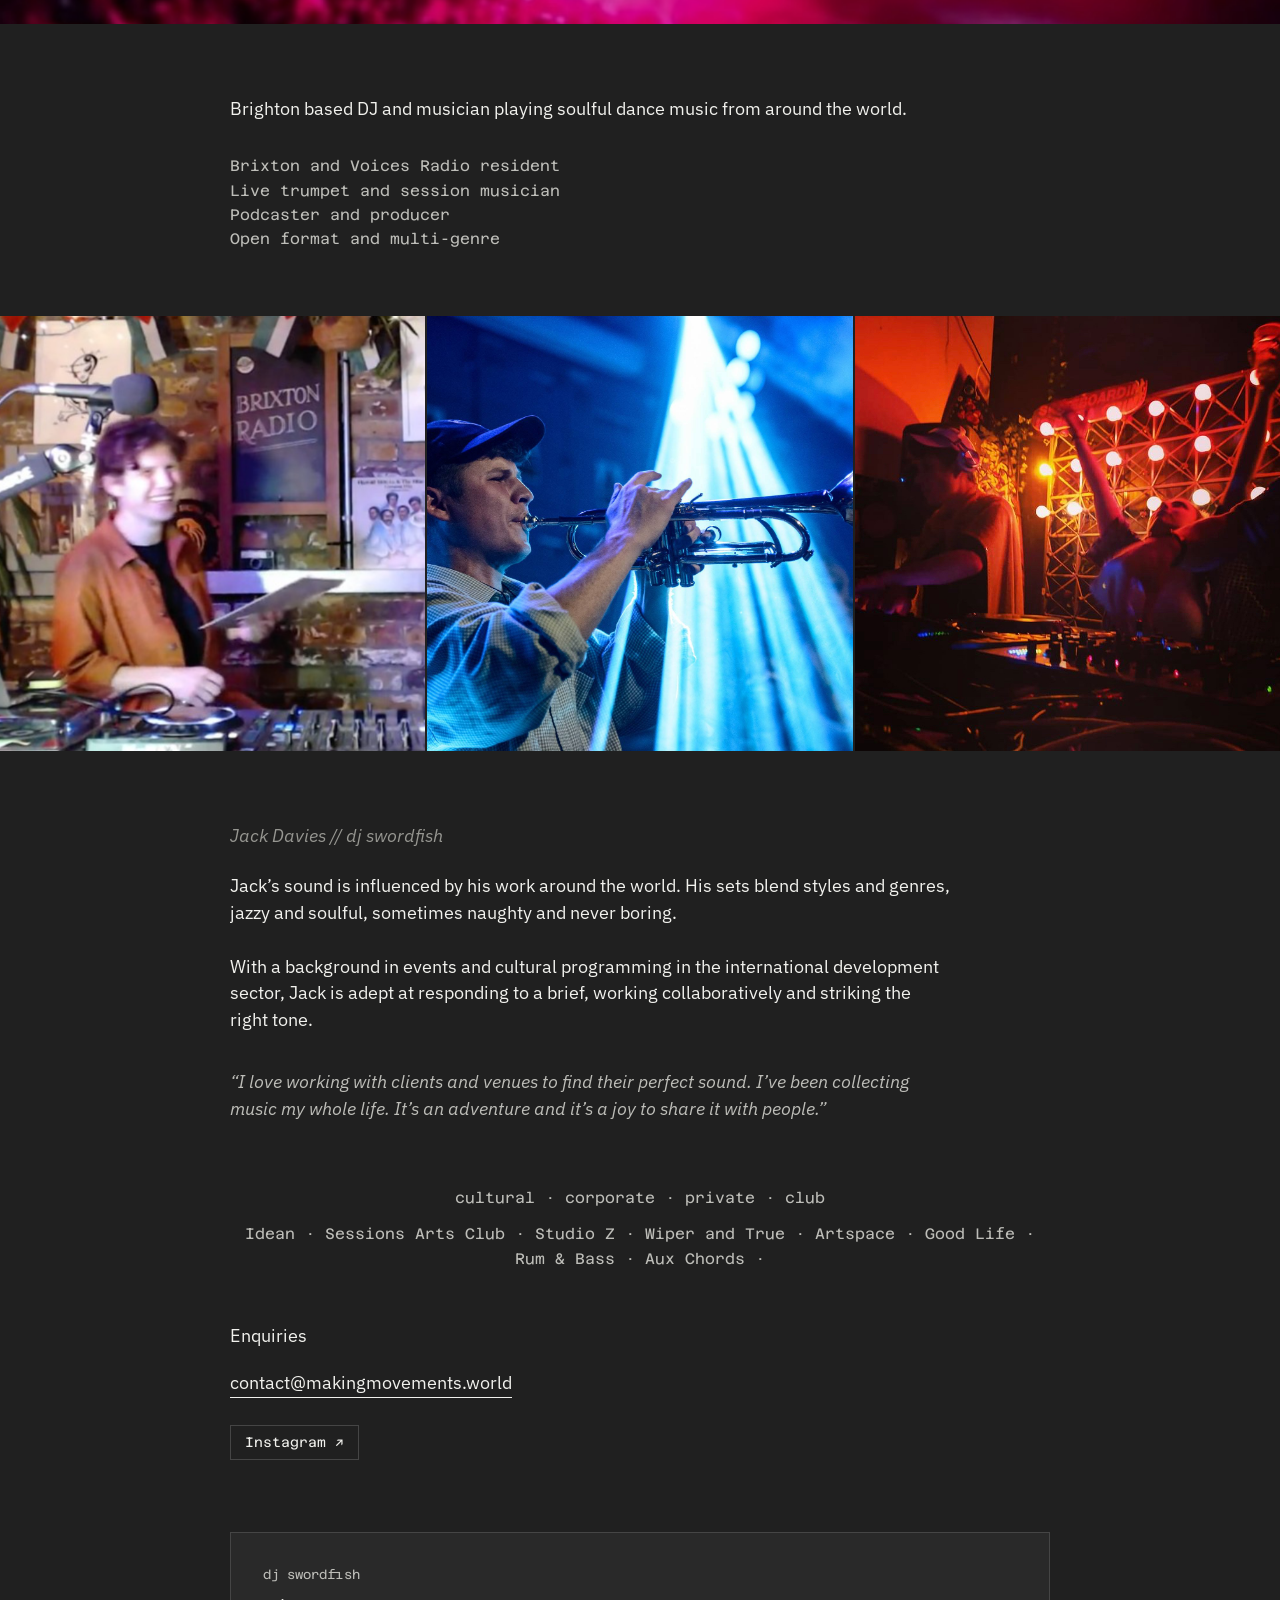
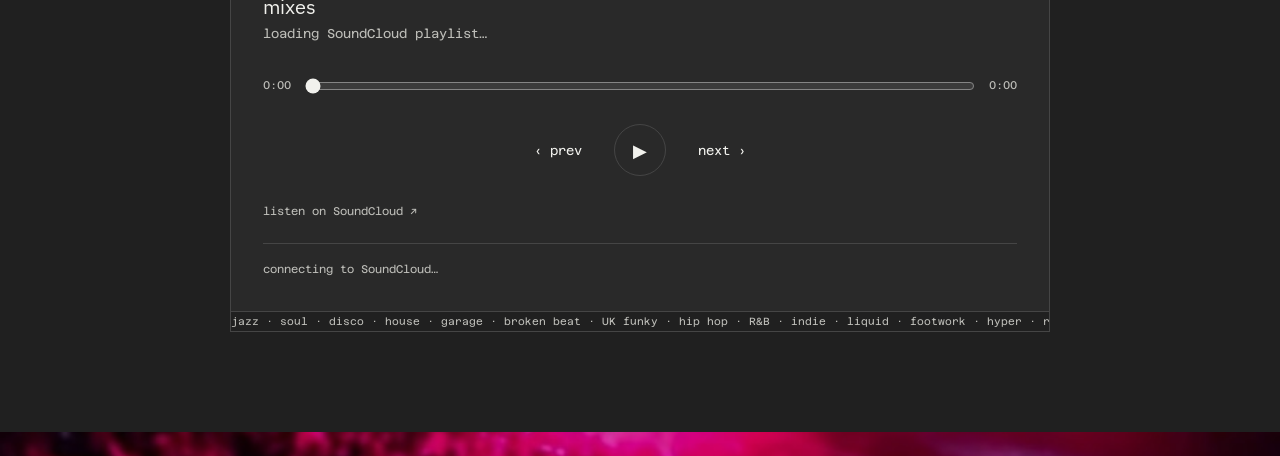
==== commit 7369bdc1: "Update index.html" ====
--- a/dj.swordfish/index.html
+++ b/dj.swordfish/index.html
@@ -540,7 +540,7 @@
         Brixton and Voices Radio resident<br>
         Live trumpet and session musician<br>
         Podcaster and producer<br>
-        Multi-genre specialist
+        Open format and multi-genre 
       </p>
 
     </section>
@@ -581,7 +581,7 @@
       </p>
 
       <p>
-        With a background in events and cultural programming, Jack is adept at responding to a brief, working collaboratively and striking the right tone.
+        With a background in events and cultural programming in the international development sector, Jack is adept at responding to a brief, working collaboratively and striking the right tone.
       </p>
 
     </div>
